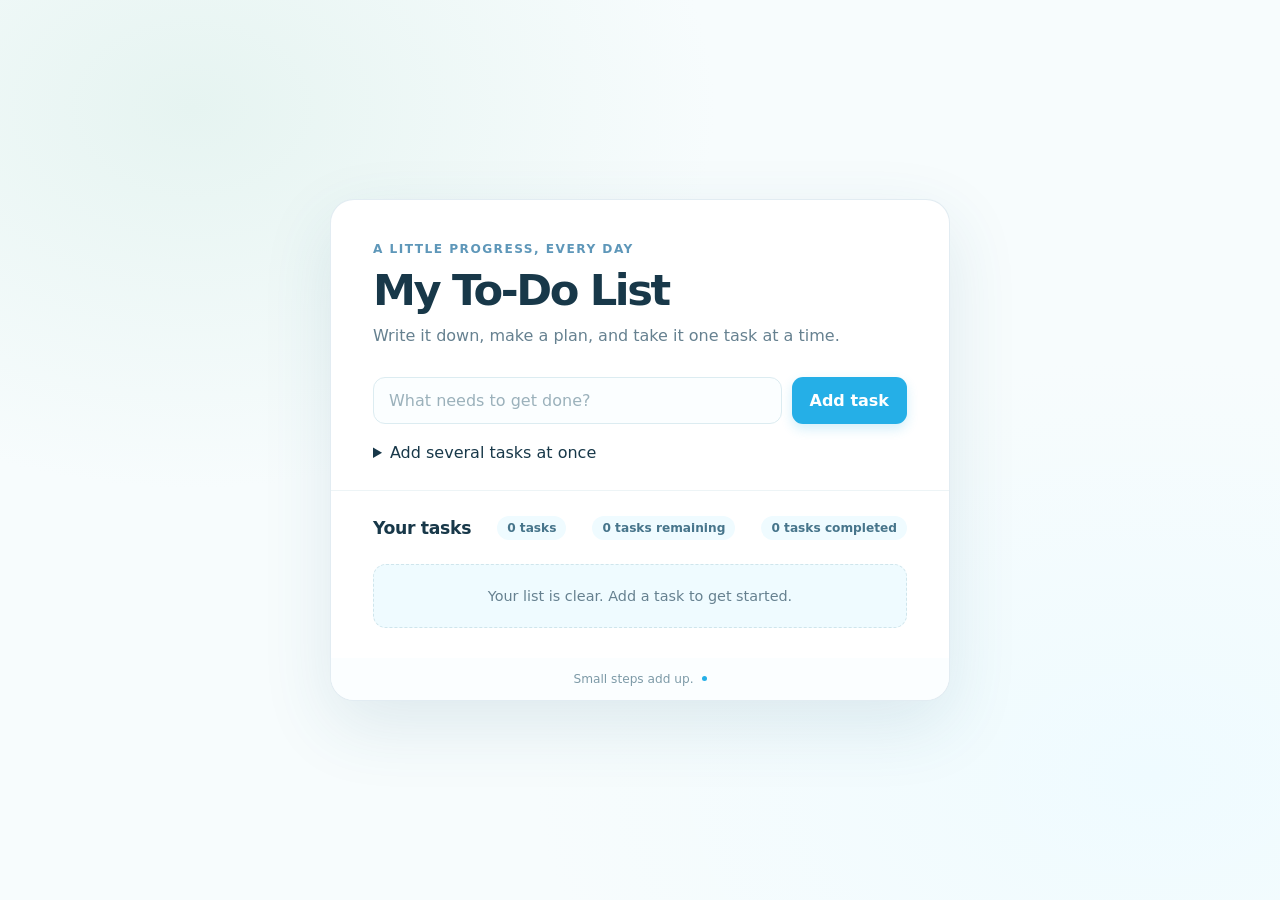
==== static/index.html @ 241d7e82 "Add files via upload" ====
<!DOCTYPE html>
<html lang="en">
        <head>
    <meta charset="UTF-8">
    <meta name="viewport" content="width=device-width, initial-scale=1">
    <title>My To-Do List</title>
    <link rel="stylesheet" href="style.css">
    <script src="script.js" defer></script>
</head>

    <body>
        <main class="app-card">
            <header class="page-header">
                <span class="eyebrow">A little progress, every day</span>
                <h1>My To-Do List</h1>
                <p>Write it down, make a plan, and take it one task at a time.</p>
            </header>
            <section class="composer" aria-label="Add tasks">
            <div>
                <form id="task-form" class="single-entry">
                    <label class="sr-only" for="task-input">New task</label> 
                    <input type="text" id="task-input" name="task-input" placeholder="What needs to get done?" required> 
                    <button class="button button-primary" type="submit">Add task</button>
                </form>
            </div>
            <br>
                <details>
                    <summary>Add several tasks at once</summary>
                    <div>
                        <form id="bulk-form" class="bulk-entry">
                            <label for="bulk-input">Enter one task per line</label>
                            <textarea id="bulk-input" name="tasks" rows="4" placeholder="Reply to emails&#10;Plan the week&#10;Water the plants" required></textarea>
                            <div class="bulk-actions">
                                <span class="helper-text">Blank lines are skipped.</span>
                                <button class="button button-secondary" type="submit">Add all tasks</button>
                            </div>
                        </form>
                    </div>
                </details>
            </section>
            <section class="list-section" aria-labelledby="list-heading">    
                <div class="list-heading-row">
                    <h2 id="list-heading">Your tasks</h2>
                    <span id="task-count" class="task-count" aria-live="polite" >0 tasks</span>
                    <span id="tasks-remaining-count" class="tasks-remaining-count" aria-live="polite" >0 tasks remaining</span>
                    <span id="tasks-completed-count" class="tasks-completed-count" aria-live="polite" >0 tasks completed</span>

                </div>
            <ul id="task-list" class="task-list" aria-label="To-do tasks"></ul>
            <p id="empty-state" class="empty-state">Your list is clear. Add a task to get started.</p>
            </section>
            <footer class="app-footer">
                <span>Small steps add up.</span>
                <span class="footer-dot" aria-hidden="true"></span>
            </footer> 
        </main>  
    </body>
    
</html>
---- static/style.css ----
﻿:root {
  color-scheme: light;
  --blue: #25afe7;
  --blue-deep: #5e97b9;
  --ice: #effbff;
  --mint: #e6f4f1;
  --ink: #183849;
  --muted: #668190;
  --line: #dcecf1;
  --white: #fff;
  font-family: Inter, ui-sans-serif, system-ui, -apple-system, BlinkMacSystemFont, "Segoe UI", sans-serif;
}

* { box-sizing: border-box; }
body {
  min-height: 100vh;
  margin: 0;
  padding: 48px 20px;
  display: grid;
  place-items: center;
  color: var(--ink);
  background: radial-gradient(ellipse at 15% 12%, #e6f4f1 0, transparent 34%),
              radial-gradient(ellipse at 90% 86%, #effbff 0, transparent 38%), #f7fcfd;
}
button, input, textarea { font: inherit; }
.app-card {
  width: min(100%, 620px);
  overflow: hidden;
  border: 1px solid rgba(94, 151, 185, .18);
  border-radius: 24px;
  background: var(--white);
  box-shadow: 0 24px 70px rgba(43, 98, 123, .12);
}
.page-header { padding: 38px 42px 28px; }
.eyebrow { color: var(--blue-deep); font-size: .76rem; font-weight: 750; letter-spacing: .12em; text-transform: uppercase; }
h1 { margin: 10px 0 8px; font-size: clamp(2rem, 6vw, 2.7rem); letter-spacing: -.055em; line-height: 1.1; }
.page-header p { margin: 0; color: var(--muted); line-height: 1.6; }
.composer { padding: 0 42px 28px; }
.single-entry { display: flex; gap: 10px; }
input, textarea { width: 100%; border: 1px solid var(--line); border-radius: 12px; outline: none; color: var(--ink); background: #fbfeff; transition: border-color .18s, box-shadow .18s; }
input { min-width: 0; padding: 13px 15px; }
textarea { display: block; resize: vertical; min-height: 96px; margin-top: 8px; padding: 12px 14px; line-height: 1.55; }
input:focus, textarea:focus { border-color: var(--blue); box-shadow: 0 0 0 3px rgba(37, 175, 231, .15); }
input::placeholder, textarea::placeholder { color: #9bb1bb; }
.button { flex: 0 0 auto; border: 0; border-radius: 11px; padding: 0 18px; font-weight: 700; cursor: pointer; transition: transform .15s, background-color .15s, box-shadow .15s; }
.button:hover { transform: translateY(-1px); }
.button:focus-visible, summary:focus-visible, .delete-button:focus-visible { outline: 3px solid rgba(37, 175, 231, .35); outline-offset: 2px; }
.button-primary { color: white; background: var(--blue); box-shadow: 0 5px 12px rgba(37, 175, 231, .2); }
.button-primary:hover { background: #159ed5; }
.bulk-entry label { font-size: .86rem; font-weight: 650; }
.bulk-actions { display: flex; justify-content: space-between; align-items: center; gap: 12px; margin-top: 10px; }
.helper-text { color: var(--muted); font-size: .8rem; }
.button-secondary { min-height: 42px; color: #326884; background: var(--mint); }
.button-secondary:hover { background: #d5ece6; }
.list-section { border-top: 1px solid #edf4f6; padding: 25px 42px 30px; }
.list-heading-row { display: flex; justify-content: space-between; align-items: center; margin-bottom: 14px; }
h2 { margin: 0; font-size: 1.08rem; letter-spacing: -.02em; }
.task-count { padding: 5px 10px; border-radius: 999px; color: #47758b; background: var(--ice); font-size: .76rem; font-weight: 700; }
.tasks-remaining-count { padding: 5px 10px; border-radius: 999px; color: #47758b; background: var(--ice); font-size: .76rem; font-weight: 700; }
.tasks-completed-count { padding: 5px 10px; border-radius: 999px; color: #47758b; background: var(--ice); font-size: .76rem; font-weight: 700; }
.task-list { display: grid; gap: 9px; margin: 0; padding: 0; list-style: none; }
.task-item { display: flex; align-items: center; gap: 12px; min-height: 56px; padding: 10px 12px; border: 1px solid #e7f0f3; border-radius: 13px; background: #fcfeff; animation: arrive .2s ease-out; }
.task-checkbox { width: 19px; height: 19px; flex: 0 0 auto; margin: 0; accent-color: var(--blue); cursor: pointer; }
.task-text { flex: 1; min-width: 0; overflow-wrap: anywhere; line-height: 1.45; }
.task-item.is-complete { background: #f6fbf9; }
.task-item.is-complete .task-text { color: #8ba0a8; text-decoration: line-through; }
.delete-button { width: 34px; height: 34px; flex: 0 0 auto; border: 0; border-radius: 9px; color: #6f929f; background: transparent; font-size: 1.2rem; line-height: 1; cursor: pointer; }
.delete-button:hover { color: #a84444; background: #fff0f0; }
.empty-state { margin: 10px 0 0; padding: 23px 14px; border: 1px dashed #cfe5ec; border-radius: 13px; color: var(--muted); background: var(--ice); text-align: center; font-size: .9rem; }
.app-footer { display: flex; justify-content: center; align-items: center; gap: 8px; padding: 14px; color: #7d9aa7; background: #fbfeff; font-size: .76rem; }
.footer-dot { width: 5px; height: 5px; border-radius: 50%; background: var(--blue); }
.sr-only { position: absolute; width: 1px; height: 1px; padding: 0; margin: -1px; overflow: hidden; clip: rect(0, 0, 0, 0); white-space: nowrap; border: 0; }
@keyframes arrive { from { opacity: 0; transform: translateY(4px); } to { opacity: 1; transform: translateY(0); } }
@media (max-width: 520px) {
  body { padding: 20px 12px; }
  .app-card { border-radius: 19px; }
  .page-header { padding: 29px 22px 22px; }
  .composer { padding: 0 22px 23px; }
  .list-section { padding: 22px 22px 25px; }
  .single-entry { flex-direction: column; }
  .button-primary { min-height: 46px; }
}
@media (prefers-reduced-motion: reduce) { *, *::before, *::after { scroll-behavior: auto !important; animation-duration: .01ms !important; transition-duration: .01ms !important; } }
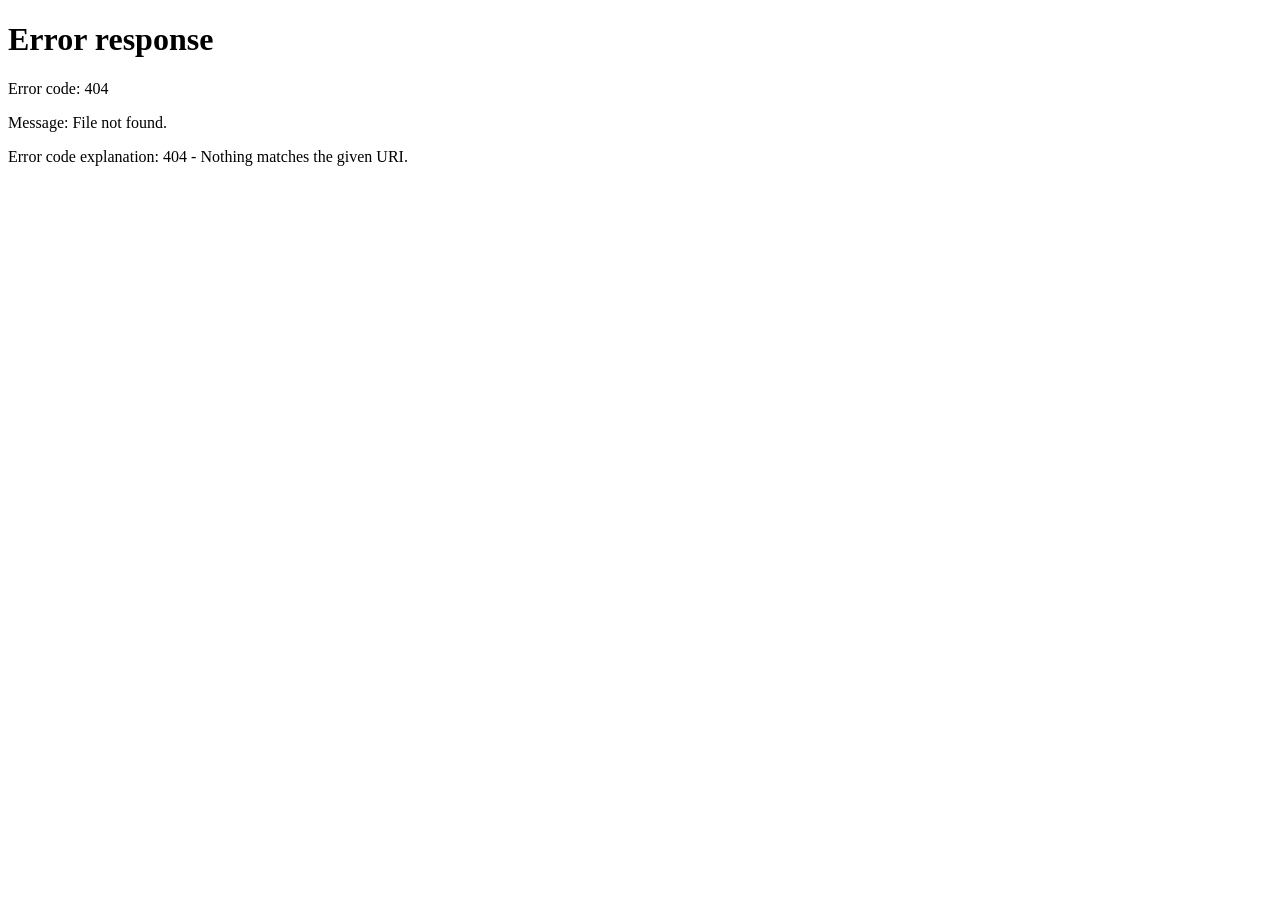
==== commit 0d274a83: "feat: implement JWT authentication" ====
--- a/static/index.html
+++ b/static/index.html
@@ -9,6 +9,9 @@
 </head>
 
     <body>
+        <button id="logout-button" type="button">
+            Logout
+        </button>
         <main class="app-card">
             <header class="page-header">
                 <span class="eyebrow">A little progress, every day</span>
--- a/static/style.css
+++ b/static/style.css
@@ -81,3 +81,11 @@
   .button-primary { min-height: 46px; }
 }
 @media (prefers-reduced-motion: reduce) { *, *::before, *::after { scroll-behavior: auto !important; animation-duration: .01ms !important; transition-duration: .01ms !important; } }
+
+/* جديد: قائمة الأولوية بالكلمات */
+.priority-select { flex: 0 0 auto; padding: 6px 8px; border: 1px solid currentColor; border-radius: 9px; background: #fff; font: inherit; font-size: .8rem; font-weight: 700; cursor: pointer; }
+.priority-select:focus-visible { outline: 3px solid rgba(37, 175, 231, .35); outline-offset: 2px; }
+.priority-1 { color: #c93636; } /* أحمر: الأعلى */
+.priority-2 { color: #d9791a; } /* برتقالي: المتوسطة */
+.priority-3 { color: #2f9a5b; } /* أخضر: الأدنى */
+.task-item.is-complete .priority-select { opacity: .5; }
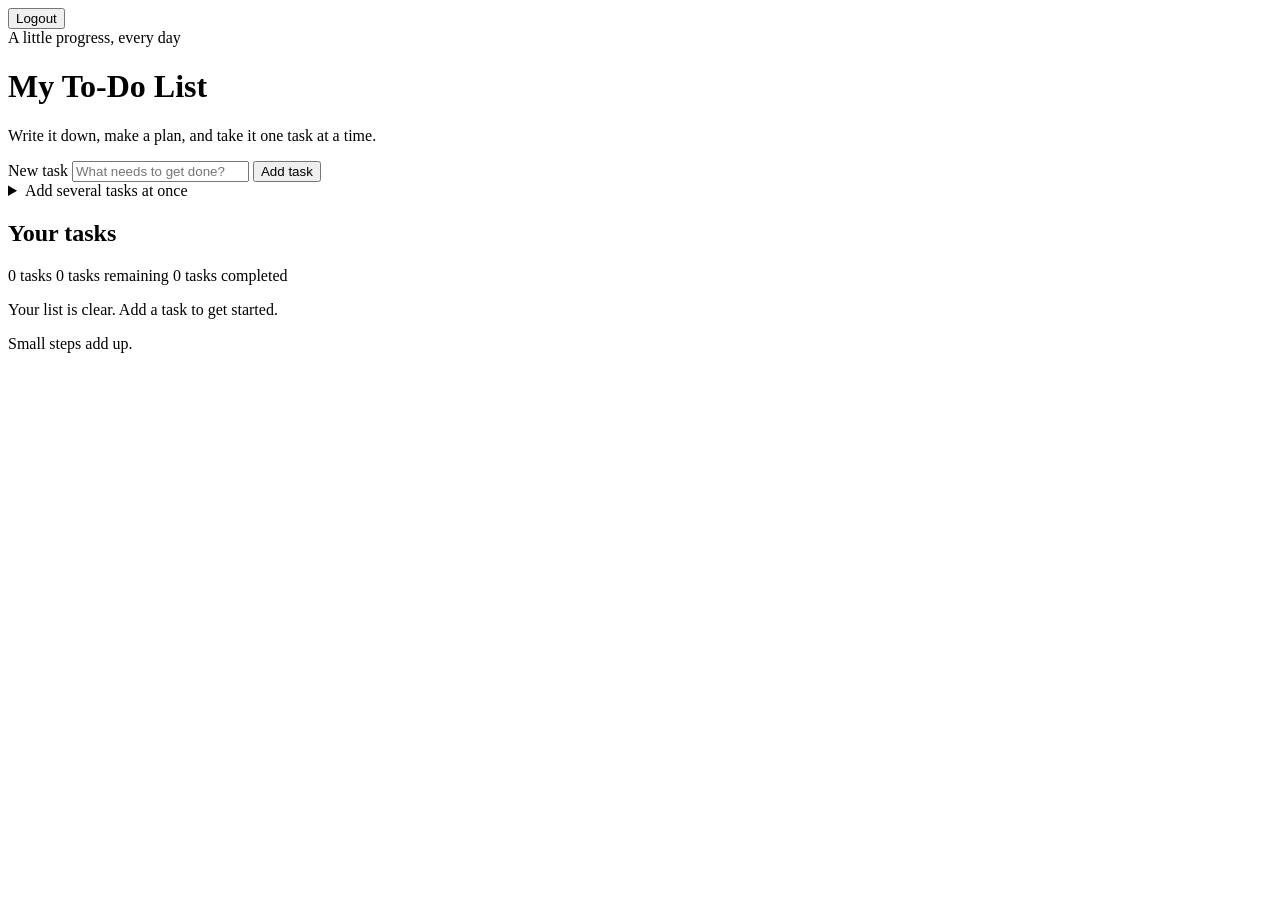
==== commit 70186cc2: "feat: improve frontend styling and admin navigation" ====
--- a/static/index.html
+++ b/static/index.html
@@ -1,62 +1,172 @@
+
 <!DOCTYPE html>
 <html lang="en">
-        <head>
+<head>
     <meta charset="UTF-8">
     <meta name="viewport" content="width=device-width, initial-scale=1">
+
     <title>My To-Do List</title>
-    <link rel="stylesheet" href="style.css">
-    <script src="script.js" defer></script>
+
+    <link rel="stylesheet" href="/style.css">
+    <script src="/script.js" defer></script>
 </head>
 
-    <body>
-        <button id="logout-button" type="button">
-            Logout
-        </button>
-        <main class="app-card">
-            <header class="page-header">
-                <span class="eyebrow">A little progress, every day</span>
-                <h1>My To-Do List</h1>
-                <p>Write it down, make a plan, and take it one task at a time.</p>
-            </header>
-            <section class="composer" aria-label="Add tasks">
-            <div>
-                <form id="task-form" class="single-entry">
-                    <label class="sr-only" for="task-input">New task</label> 
-                    <input type="text" id="task-input" name="task-input" placeholder="What needs to get done?" required> 
-                    <button class="button button-primary" type="submit">Add task</button>
+<body>
+    <main class="app-card">
+
+        <!-- Navigation buttons -->
+        <div class="top-actions">
+
+            <!-- Visible only for admin users -->
+            <a
+                href="/admin.html"
+                id="admin-dashboard-button"
+                class="nav-button admin-button"
+                hidden
+            >
+                Admin Dashboard
+            </a>
+
+            <!-- Logout button -->
+            <button
+                id="logout-button"
+                type="button"
+                class="nav-button logout-button"
+            >
+                Logout
+            </button>
+
+        </div>
+
+        <!-- Page header -->
+        <header class="page-header">
+            <span class="eyebrow">
+                A little progress, every day
+            </span>
+
+            <h1>My To-Do List</h1>
+
+            <p>
+                Write it down, make a plan, and take it
+                one task at a time.
+            </p>
+        </header>
+
+        <!-- Add tasks -->
+        <section class="composer" aria-label="Add tasks">
+
+            <form id="task-form" class="single-entry">
+                <label class="sr-only" for="task-input">
+                    New task
+                </label>
+
+                <input
+                    type="text"
+                    id="task-input"
+                    name="task-input"
+                    placeholder="What needs to get done?"
+                    required
+                >
+
+                <button
+                    class="button button-primary"
+                    type="submit"
+                >
+                    Add task
+                </button>
+            </form>
+
+            <!-- Bulk task entry -->
+            <details>
+                <summary>Add several tasks at once</summary>
+
+                <form id="bulk-form" class="bulk-entry">
+
+                    <label for="bulk-input">
+                        Enter one task per line
+                    </label>
+
+                    <textarea
+                        id="bulk-input"
+                        name="tasks"
+                        rows="4"
+                        placeholder="Reply to emails&#10;Plan the week&#10;Water the plants"
+                        required
+                    ></textarea>
+
+                    <div class="bulk-actions">
+                        <span class="helper-text">
+                            Blank lines are skipped.
+                        </span>
+
+                        <button
+                            class="button button-secondary"
+                            type="submit"
+                        >
+                            Add all tasks
+                        </button>
+                    </div>
+
                 </form>
+            </details>
+        </section>
+
+        <!-- Task list -->
+        <section
+            class="list-section"
+            aria-labelledby="list-heading"
+        >
+
+            <div class="list-heading-row">
+
+                <h2 id="list-heading">
+                    Your tasks
+                </h2>
+
+                <span
+                    id="task-count"
+                    class="task-count"
+                    aria-live="polite"
+                >
+                    0 tasks
+                </span>
+
+                <span
+                    id="tasks-remaining-count"
+                    class="tasks-remaining-count"
+                    aria-live="polite"
+                >
+                    0 tasks remaining
+                </span>
+
+                <span
+                    id="tasks-completed-count"
+                    class="tasks-completed-count"
+                    aria-live="polite"
+                >
+                    0 tasks completed
+                </span>
+
             </div>
-            <br>
-                <details>
-                    <summary>Add several tasks at once</summary>
-                    <div>
-                        <form id="bulk-form" class="bulk-entry">
-                            <label for="bulk-input">Enter one task per line</label>
-                            <textarea id="bulk-input" name="tasks" rows="4" placeholder="Reply to emails&#10;Plan the week&#10;Water the plants" required></textarea>
-                            <div class="bulk-actions">
-                                <span class="helper-text">Blank lines are skipped.</span>
-                                <button class="button button-secondary" type="submit">Add all tasks</button>
-                            </div>
-                        </form>
-                    </div>
-                </details>
-            </section>
-            <section class="list-section" aria-labelledby="list-heading">    
-                <div class="list-heading-row">
-                    <h2 id="list-heading">Your tasks</h2>
-                    <span id="task-count" class="task-count" aria-live="polite" >0 tasks</span>
-                    <span id="tasks-remaining-count" class="tasks-remaining-count" aria-live="polite" >0 tasks remaining</span>
-                    <span id="tasks-completed-count" class="tasks-completed-count" aria-live="polite" >0 tasks completed</span>
 
-                </div>
-            <ul id="task-list" class="task-list" aria-label="To-do tasks"></ul>
-            <p id="empty-state" class="empty-state">Your list is clear. Add a task to get started.</p>
-            </section>
-            <footer class="app-footer">
-                <span>Small steps add up.</span>
-                <span class="footer-dot" aria-hidden="true"></span>
-            </footer> 
-        </main>  
-    </body>
-    
+            <ul
+                id="task-list"
+                class="task-list"
+                aria-label="To-do tasks"
+            ></ul>
+
+            <p id="empty-state" class="empty-state">
+                Your list is clear. Add a task to get started.
+            </p>
+
+        </section>
+
+        <!-- Footer -->
+        <footer class="app-footer">
+            <span>Small steps add up.</span>
+            <span class="footer-dot" aria-hidden="true"></span>
+        </footer>
+
+    </main>
+</body>
 </html>
